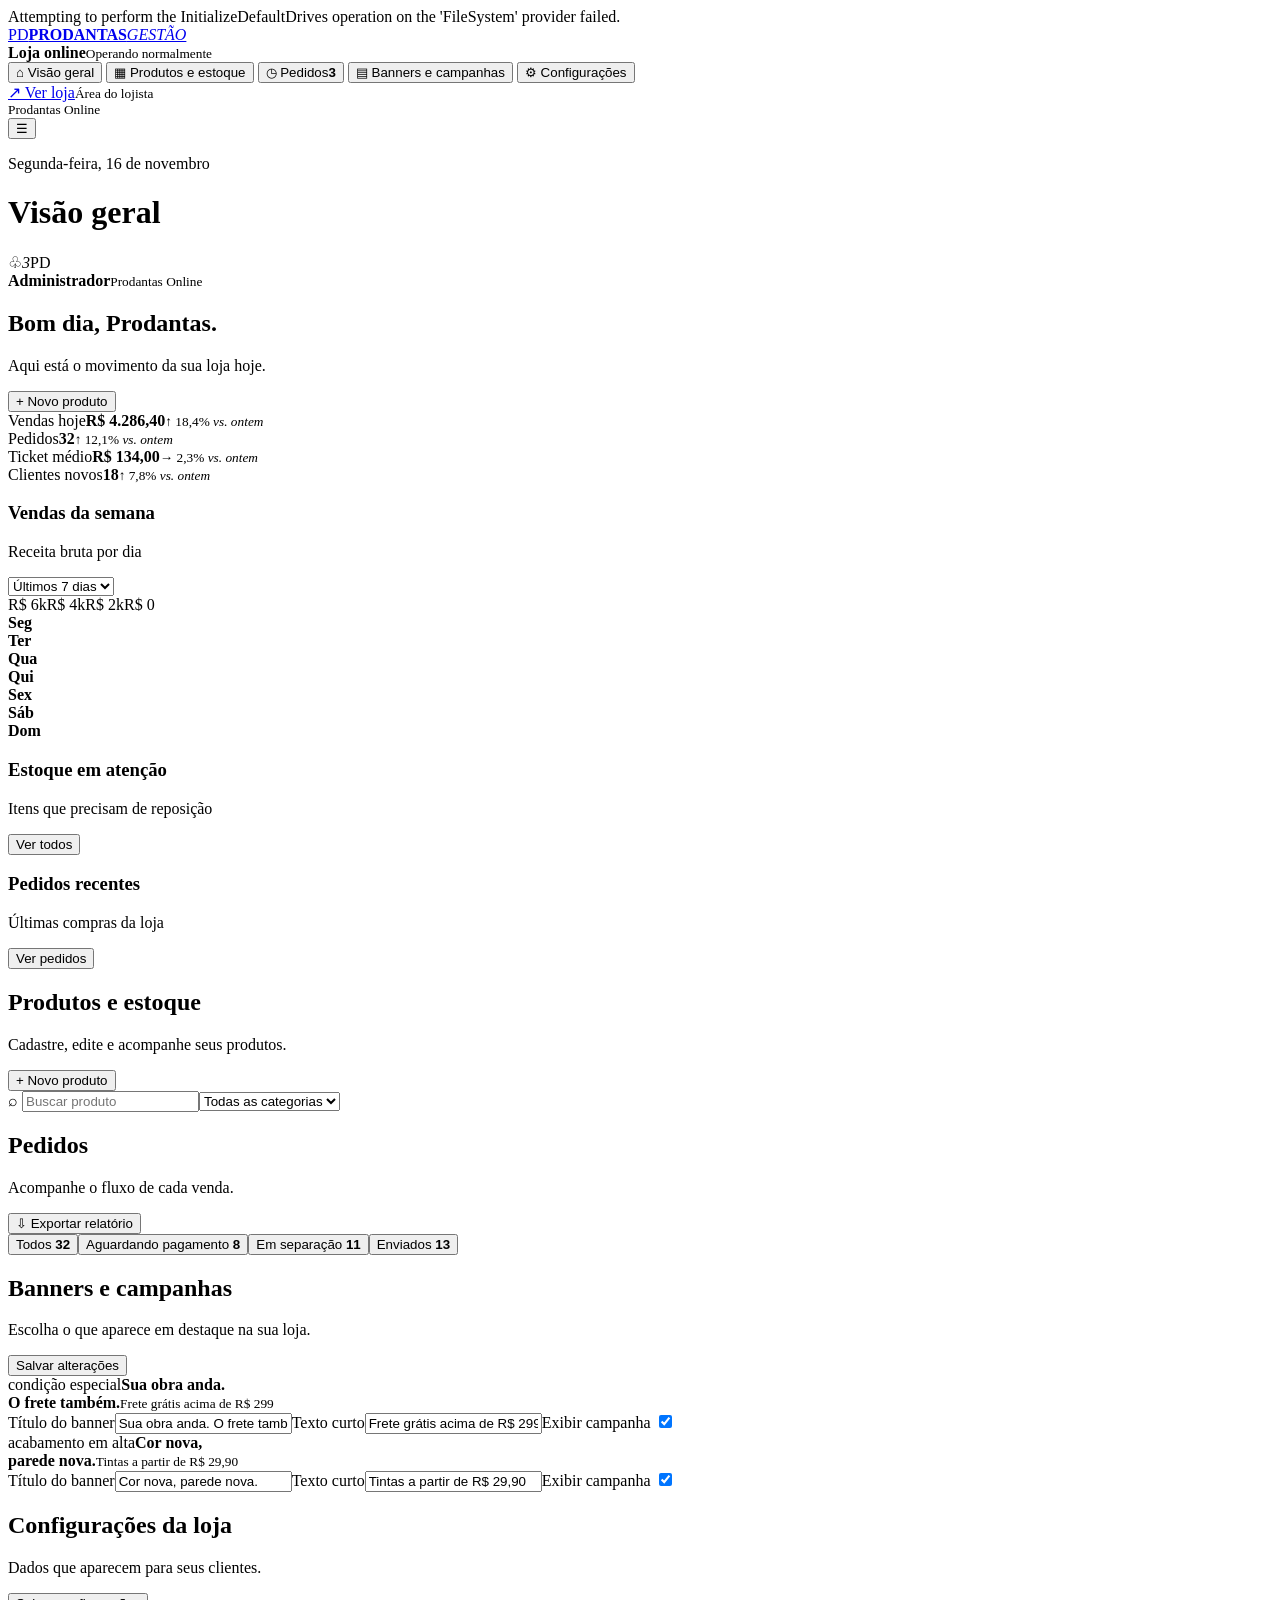
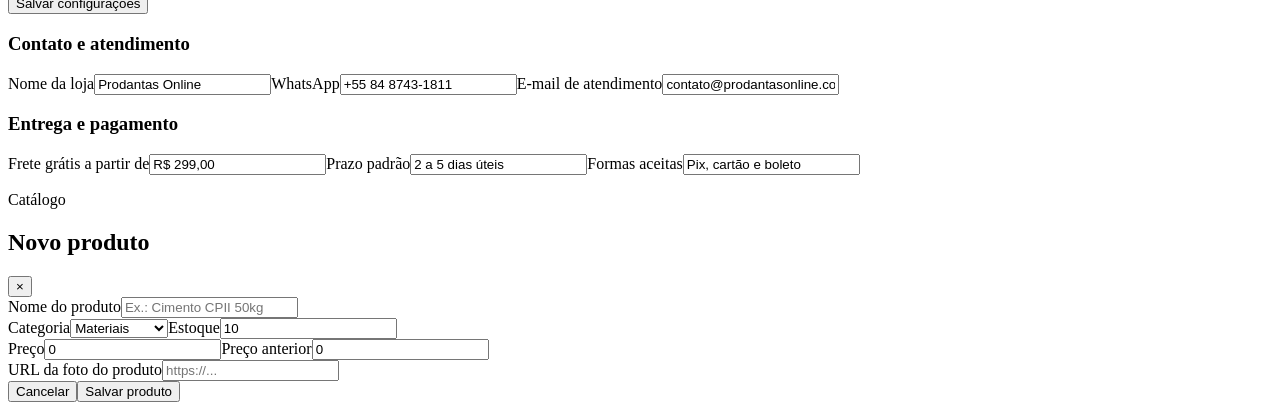
==== admin.html @ b31c6a8e "feat: publish store management panel" ====
Attempting to perform the InitializeDefaultDrives operation on the 'FileSystem' provider failed.
<!doctype html>
<html lang="pt-BR">
  <head>
    <meta charset="UTF-8" />
    <meta name="viewport" content="width=device-width, initial-scale=1.0" />
    <meta name="description" content="Painel de gestão da loja Prodantas Online." />
    <title>Gestão da loja | Prodantas Online</title>
    <link rel="preconnect" href="https://fonts.googleapis.com" />
    <link rel="preconnect" href="https://fonts.gstatic.com" crossorigin />
    <link href="https://fonts.googleapis.com/css2?family=Barlow+Condensed:wght@500;600;700;800&family=DM+Sans:wght@400;500;600;700&display=swap" rel="stylesheet" />
    <link rel="stylesheet" href="admin.css" />
  </head>
  <body>
    <div class="admin-shell">
      <aside class="admin-sidebar" id="adminSidebar">
        <a class="admin-brand" href="index.html"><span class="brand-mark">PD</span><span><strong>PRODANTAS</strong><em>GESTÃO</em></span></a>
        <div class="store-status"><span></span><div><strong>Loja online</strong><small>Operando normalmente</small></div></div>
        <nav class="admin-nav" aria-label="Navegação do painel">
          <button class="active" data-section="overview">⌂ <span>Visão geral</span></button>
          <button data-section="products">▦ <span>Produtos e estoque</span></button>
          <button data-section="orders">◷ <span>Pedidos</span><b>3</b></button>
          <button data-section="campaigns">▤ <span>Banners e campanhas</span></button>
          <button data-section="settings">⚙ <span>Configurações</span></button>
        </nav>
        <div class="sidebar-bottom"><a href="index.html">↗ Ver loja</a><small>Área do lojista<br />Prodantas Online</small></div>
      </aside>
      <main class="admin-main">
        <header class="admin-topbar"><button class="menu-toggle" id="menuToggle" aria-label="Abrir menu">☰</button><div><p class="admin-kicker">Segunda-feira, 16 de novembro</p><h1 id="pageTitle">Visão geral</h1></div><div class="admin-user"><span class="notification">♧<i>3</i></span><span class="user-avatar">PD</span><div><strong>Administrador</strong><small>Prodantas Online</small></div></div></header>

        <section class="admin-section active" id="section-overview">
          <div class="welcome-row"><div><h2>Bom dia, Prodantas.</h2><p>Aqui está o movimento da sua loja hoje.</p></div><button class="admin-button primary" data-open-product>+ Novo produto</button></div>
          <div class="metric-grid"><article class="metric-card"><span>Vendas hoje</span><strong>R$ 4.286,40</strong><small class="positive">↑ 18,4% <em>vs. ontem</em></small><div class="metric-spark red"><i></i><i></i><i></i><i></i><i></i><i></i><i></i><i></i></div></article><article class="metric-card"><span>Pedidos</span><strong>32</strong><small class="positive">↑ 12,1% <em>vs. ontem</em></small><div class="metric-spark blue"><i></i><i></i><i></i><i></i><i></i><i></i><i></i><i></i></div></article><article class="metric-card"><span>Ticket médio</span><strong>R$ 134,00</strong><small class="neutral">→ 2,3% <em>vs. ontem</em></small><div class="metric-spark yellow"><i></i><i></i><i></i><i></i><i></i><i></i><i></i><i></i></div></article><article class="metric-card"><span>Clientes novos</span><strong>18</strong><small class="positive">↑ 7,8% <em>vs. ontem</em></small><div class="metric-spark green"><i></i><i></i><i></i><i></i><i></i><i></i><i></i><i></i></div></article></div>
          <div class="dashboard-grid"><article class="panel sales-panel"><div class="panel-heading"><div><h3>Vendas da semana</h3><p>Receita bruta por dia</p></div><select aria-label="Período do gráfico"><option>Últimos 7 dias</option><option>Este mês</option></select></div><div class="chart"><div class="chart-y"><span>R$ 6k</span><span>R$ 4k</span><span>R$ 2k</span><span>R$ 0</span></div><div class="chart-lines"><i></i><i></i><i></i><i></i></div><div class="chart-bars"><div style="--h:42%"><b>Seg</b></div><div style="--h:66%"><b>Ter</b></div><div style="--h:54%"><b>Qua</b></div><div style="--h:79%"><b>Qui</b></div><div style="--h:62%"><b>Sex</b></div><div style="--h:88%"><b>Sáb</b></div><div style="--h:51%"><b>Dom</b></div></div></div></article><article class="panel stock-panel"><div class="panel-heading"><div><h3>Estoque em atenção</h3><p>Itens que precisam de reposição</p></div><button class="link-button" data-section-target="products">Ver todos</button></div><div id="stockList"></div></article></div>
          <article class="panel recent-panel"><div class="panel-heading"><div><h3>Pedidos recentes</h3><p>Últimas compras da loja</p></div><button class="link-button" data-section-target="orders">Ver pedidos</button></div><div class="orders-table" id="recentOrders"></div></article>
        </section>

        <section class="admin-section" id="section-products"><div class="section-toolbar"><div><h2>Produtos e estoque</h2><p>Cadastre, edite e acompanhe seus produtos.</p></div><button class="admin-button primary" data-open-product>+ Novo produto</button></div><div class="product-tools"><label>⌕ <input id="adminProductSearch" type="search" placeholder="Buscar produto" /></label><select id="adminCategoryFilter"><option value="all">Todas as categorias</option><option>Materiais</option><option>Ferramentas</option><option>Elétrica</option><option>Hidráulica</option><option>Tintas</option></select><span id="productCount"></span></div><div class="admin-product-table" id="adminProductTable"></div></section>

        <section class="admin-section" id="section-orders"><div class="section-toolbar"><div><h2>Pedidos</h2><p>Acompanhe o fluxo de cada venda.</p></div><button class="admin-button secondary">⇩ Exportar relatório</button></div><div class="order-filter-row"><button class="selected">Todos <b>32</b></button><button>Aguardando pagamento <b>8</b></button><button>Em separação <b>11</b></button><button>Enviados <b>13</b></button></div><div class="orders-table full" id="allOrders"></div></section>

        <section class="admin-section" id="section-campaigns"><div class="section-toolbar"><div><h2>Banners e campanhas</h2><p>Escolha o que aparece em destaque na sua loja.</p></div><button class="admin-button primary" id="saveCampaigns">Salvar alterações</button></div><div class="campaign-grid"><article class="campaign-editor campaign-red"><div class="campaign-preview"><span>condição especial</span><strong>Sua obra anda.<br />O frete também.</strong><small>Frete grátis acima de R$ 299</small></div><div class="campaign-fields"><label>Título do banner<input value="Sua obra anda. O frete também." /></label><label>Texto curto<input value="Frete grátis acima de R$ 299" /></label><label class="switch-row">Exibir campanha <input type="checkbox" checked /><i></i></label></div></article><article class="campaign-editor campaign-yellow"><div class="campaign-preview"><span>acabamento em alta</span><strong>Cor nova,<br />parede nova.</strong><small>Tintas a partir de R$ 29,90</small></div><div class="campaign-fields"><label>Título do banner<input value="Cor nova, parede nova." /></label><label>Texto curto<input value="Tintas a partir de R$ 29,90" /></label><label class="switch-row">Exibir campanha <input type="checkbox" checked /><i></i></label></div></article></div></section>

        <section class="admin-section" id="section-settings"><div class="section-toolbar"><div><h2>Configurações da loja</h2><p>Dados que aparecem para seus clientes.</p></div><button class="admin-button primary" id="saveSettings">Salvar configurações</button></div><div class="settings-grid"><article class="panel settings-card"><h3>Contato e atendimento</h3><label>Nome da loja<input value="Prodantas Online" /></label><label>WhatsApp<input value="+55 84 8743-1811" /></label><label>E-mail de atendimento<input value="contato@prodantasonline.com" /></label></article><article class="panel settings-card"><h3>Entrega e pagamento</h3><label>Frete grátis a partir de<input value="R$ 299,00" /></label><label>Prazo padrão<input value="2 a 5 dias úteis" /></label><label>Formas aceitas<input value="Pix, cartão e boleto" /></label></article></div></section>
      </main>
    </div>
    <div class="modal-backdrop" id="productModal"><form class="product-modal" id="productForm"><div class="modal-heading"><div><p class="admin-kicker">Catálogo</p><h2>Novo produto</h2></div><button type="button" class="modal-close" data-close-modal>×</button></div><input type="hidden" id="productId" /><label>Nome do produto<input id="productName" required placeholder="Ex.: Cimento CPII 50kg" /></label><div class="form-row"><label>Categoria<select id="productCategory"><option>Materiais</option><option>Ferramentas</option><option>Elétrica</option><option>Hidráulica</option><option>Tintas</option></select></label><label>Estoque<input id="productStock" type="number" min="0" value="10" /></label></div><div class="form-row"><label>Preço<input id="productPrice" type="number" min="0" step="0.01" value="0" /></label><label>Preço anterior<input id="productOldPrice" type="number" min="0" step="0.01" value="0" /></label></div><label>URL da foto do produto<input id="productPhoto" type="url" placeholder="https://..." /></label><div class="modal-actions"><button type="button" class="admin-button secondary" data-close-modal>Cancelar</button><button class="admin-button primary" type="submit">Salvar produto</button></div></form></div>
    <div class="admin-toast" id="adminToast"></div>
    <script src="admin.js"></script>
  </body>
</html>
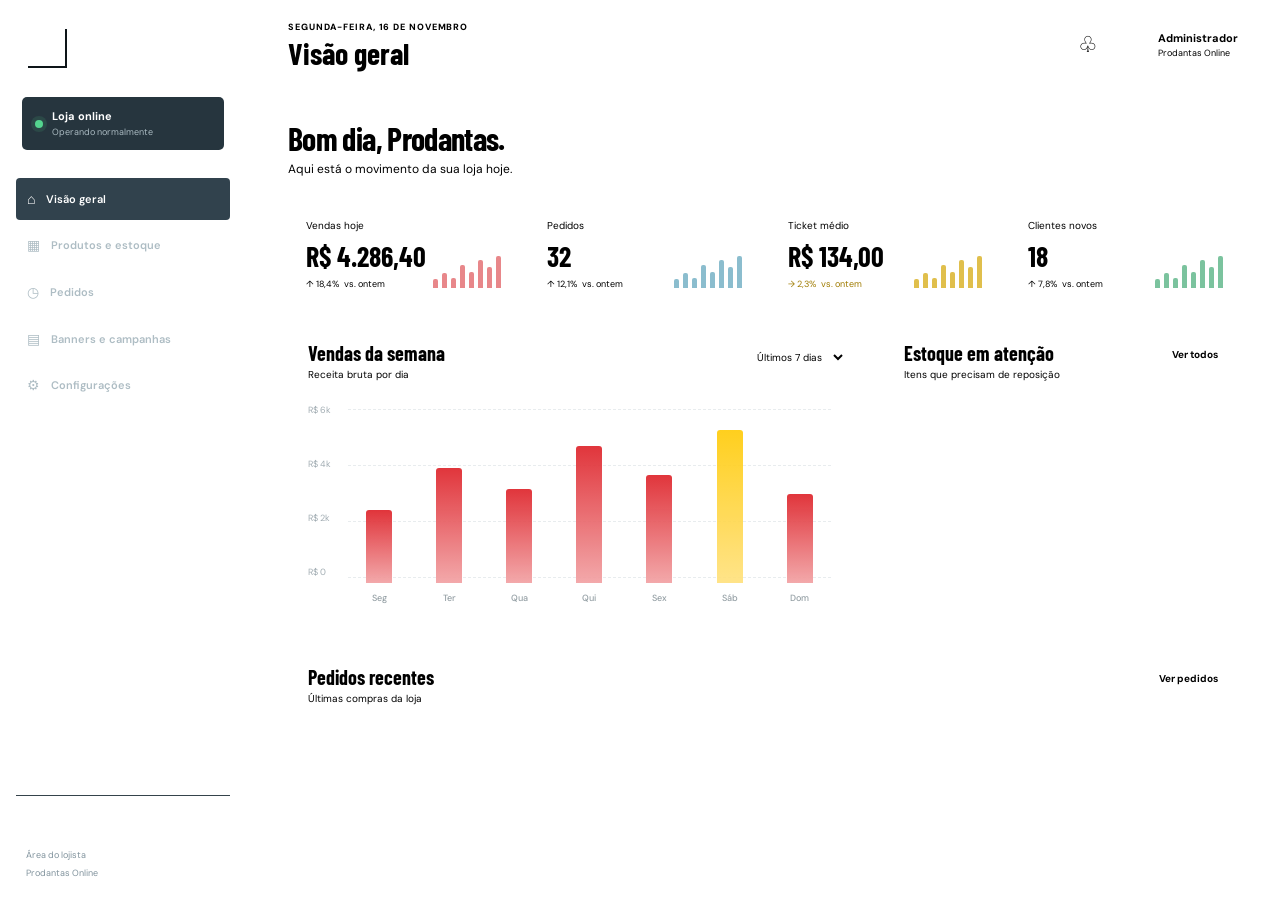
==== commit 11dfb027: "fix: remove publish noise from admin assets" ====
--- a/admin.html
+++ b/admin.html
@@ -1,4 +1,3 @@
-Attempting to perform the InitializeDefaultDrives operation on the 'FileSystem' provider failed.
 <!doctype html>
 <html lang="pt-BR">
   <head>
--- a/admin.css
+++ b/admin.css
@@ -0,0 +1,5 @@
+Attempting to perform the InitializeDefaultDrives operation on the 'FileSystem' provider failed.
+:root{--red:#dd1f26;--yellow:#ffca05;--ink:#1c2731;--muted:#71808a;--line:#e3e8eb;--bg:#f5f7f8;--white:#fff;--blue:#155a7c;--green:#2e9b67;--shadow:0 16px 40px rgba(28,39,49,.08)}*{box-sizing:border-box}body{margin:0;background:var(--bg);color:var(--ink);font-family:'DM Sans',Arial,sans-serif;font-size:13px}button,input,select{font:inherit}button{cursor:pointer}h1,h2,h3,p{margin:0}.admin-shell{min-height:100vh;display:flex}.admin-sidebar{width:246px;flex:none;background:var(--ink);color:#fff;padding:27px 16px 20px;display:flex;flex-direction:column}.admin-brand{display:flex;align-items:center;gap:10px;color:#fff;text-decoration:none;padding:0 10px 31px}.admin-brand .brand-mark{width:39px;height:39px;line-height:30px;font-size:20px;border-width:3px;box-shadow:2px 2px 0 #0e1519}.admin-brand span:last-child{font:700 19px/.82 'Barlow Condensed';letter-spacing:.02em}.admin-brand strong,.admin-brand em{display:block;font-style:normal}.admin-brand em{color:var(--yellow);font-size:13px;letter-spacing:.11em;margin-top:5px}.store-status{display:flex;align-items:center;gap:9px;background:#26353e;border-radius:5px;padding:12px 13px;margin:0 6px 28px}.store-status>span{width:8px;height:8px;border-radius:50%;background:#54d58f;box-shadow:0 0 0 4px rgba(84,213,143,.12)}.store-status strong,.store-status small{display:block}.store-status strong{font-size:11px}.store-status small{font-size:9px;color:#aabac1;margin-top:3px}.admin-nav{display:grid;gap:4px}.admin-nav button{border:0;background:transparent;color:#aebdc4;text-align:left;padding:12px 11px;border-radius:4px;display:flex;align-items:center;gap:11px;font-size:14px}.admin-nav button span{font-size:11px;font-weight:600}.admin-nav button:hover,.admin-nav button.active{background:#31424d;color:#fff}.admin-nav button.active{box-shadow:inset 3px 0 var(--yellow)}.admin-nav b{margin-left:auto;min-width:20px;height:20px;border-radius:12px;background:var(--red);color:#fff;text-align:center;padding-top:2px;font-size:10px}.sidebar-bottom{margin-top:auto;padding:20px 10px 0;border-top:1px solid #35434b}.sidebar-bottom a{display:block;color:#fff;font-size:12px;font-weight:700;text-decoration:none;margin-bottom:13px}.sidebar-bottom small{font-size:9px;color:#81939d;line-height:1.5}.admin-main{flex:1;min-width:0;padding:0 42px 60px}.admin-topbar{height:89px;display:flex;align-items:center;justify-content:space-between;border-bottom:1px solid var(--line);margin-bottom:33px}.admin-kicker{text-transform:uppercase;letter-spacing:.1em;color:var(--red);font-size:9px;font-weight:800;margin-bottom:5px}.admin-topbar h1{font:700 30px/1 'Barlow Condensed'}.admin-user{display:flex;align-items:center;gap:10px}.notification{color:var(--muted);font-size:22px;position:relative;margin-right:6px}.notification i{position:absolute;right:-6px;top:-4px;background:var(--red);color:#fff;border-radius:50%;width:13px;height:13px;text-align:center;font:700 8px/13px 'DM Sans';font-style:normal}.user-avatar{display:grid;place-content:center;width:34px;height:34px;border-radius:50%;background:var(--red);color:#fff;font:800 11px 'Barlow Condensed'}.admin-user strong,.admin-user small{display:block}.admin-user strong{font-size:11px}.admin-user small{color:var(--muted);font-size:9px;margin-top:2px}.menu-toggle{display:none}.admin-section{display:none;max-width:1200px;margin:0 auto}.admin-section.active{display:block}.welcome-row,.section-toolbar{display:flex;align-items:end;justify-content:space-between;gap:20px;margin-bottom:24px}.welcome-row h2,.section-toolbar h2{font:700 32px/1 'Barlow Condensed';letter-spacing:-.02em}.welcome-row p,.section-toolbar p{color:var(--muted);font-size:12px;margin-top:7px}.admin-button{border:1px solid var(--line);border-radius:4px;padding:11px 15px;font-weight:700;font-size:11px;background:#fff;color:var(--ink)}.admin-button.primary{background:var(--red);border-color:var(--red);color:#fff}.admin-button.secondary:hover,.admin-button.primary:hover{transform:translateY(-1px);box-shadow:0 6px 15px rgba(28,39,49,.1)}.metric-grid{display:grid;grid-template-columns:repeat(4,1fr);gap:13px;margin-bottom:18px}.metric-card,.panel{background:#fff;border:1px solid var(--line);border-radius:5px}.metric-card{padding:18px 18px 15px;position:relative;overflow:hidden}.metric-card>span{font-size:10px;color:var(--muted);display:block}.metric-card>strong{display:block;font:700 28px/1 'Barlow Condensed';margin-top:10px}.metric-card small{display:block;font-size:9px;margin-top:8px}.metric-card small em{color:var(--muted);font-style:normal;margin-left:3px}.positive{color:var(--green)}.neutral{color:#9f7b00}.metric-spark{display:flex;align-items:end;gap:4px;height:35px;position:absolute;right:15px;bottom:17px}.metric-spark i{display:block;width:5px;border-radius:2px 2px 0 0;background:currentColor;height:var(--bar,50%)}.metric-spark i:nth-child(1){height:25%}.metric-spark i:nth-child(2){height:42%}.metric-spark i:nth-child(3){height:30%}.metric-spark i:nth-child(4){height:66%}.metric-spark i:nth-child(5){height:47%}.metric-spark i:nth-child(6){height:80%}.metric-spark i:nth-child(7){height:60%}.metric-spark i:nth-child(8){height:92%}.metric-spark.red{color:#e8878a}.metric-spark.blue{color:#8bbdce}.metric-spark.yellow{color:#e0bf4c}.metric-spark.green{color:#7bc39e}.dashboard-grid{display:grid;grid-template-columns:1.55fr .95fr;gap:18px;margin-bottom:18px}.panel{padding:20px}.panel-heading{display:flex;align-items:start;justify-content:space-between;gap:14px;margin-bottom:18px}.panel-heading h3{font:700 20px/1 'Barlow Condensed'}.panel-heading p{font-size:10px;color:var(--muted);margin-top:5px}.panel-heading select{border:1px solid var(--line);background:#fff;color:var(--muted);padding:7px 8px;font-size:10px;border-radius:3px}.link-button{border:0;background:none;color:var(--red);font-size:10px;font-weight:700;padding:5px 0}.chart{height:210px;display:flex;position:relative;padding:10px 15px 26px 40px}.chart-y{position:absolute;left:0;top:5px;bottom:31px;display:flex;flex-direction:column;justify-content:space-between;color:#a2adb3;font-size:9px}.chart-lines{position:absolute;inset:10px 15px 31px 40px;display:flex;flex-direction:column;justify-content:space-between}.chart-lines i{display:block;border-top:1px dashed #e8ecee}.chart-bars{position:relative;z-index:1;display:flex;align-items:end;justify-content:space-around;width:100%;height:100%;gap:8px}.chart-bars div{width:26px;height:var(--h);background:linear-gradient(#dd1f26,#f2a0a2);border-radius:3px 3px 0 0;position:relative;opacity:.9}.chart-bars div:nth-child(6){background:linear-gradient(#ffca05,#ffe17d)}.chart-bars b{position:absolute;top:calc(100% + 9px);left:50%;transform:translateX(-50%);font-size:9px;color:#89959b;font-weight:500}.stock-item{display:flex;align-items:center;gap:10px;border-top:1px solid var(--line);padding:13px 0}.stock-item:first-child{border-top:0;padding-top:2px}.stock-thumb{width:38px;height:38px;border-radius:4px;object-fit:cover;background:#edf1f2}.stock-item strong,.stock-item small{display:block}.stock-item strong{font-size:10px}.stock-item small{color:var(--muted);font-size:9px;margin-top:3px}.stock-level{margin-left:auto;text-align:right}.stock-level b{display:block;color:var(--red);font-size:10px}.stock-level small{font-size:8px}.orders-table{width:100%}.order-row{display:grid;grid-template-columns:1.1fr 1.3fr .8fr .8fr .8fr;align-items:center;gap:14px;border-top:1px solid var(--line);padding:13px 0;font-size:10px}.order-row.header{border-top:0;color:#8b989f;text-transform:uppercase;letter-spacing:.08em;font-size:8px;padding-top:0}.order-row strong{font-size:10px}.order-row small{display:block;color:var(--muted);font-size:9px;margin-top:3px}.order-status{display:inline-flex;align-items:center;gap:5px;font-size:9px}.order-status:before{content:'';width:6px;height:6px;border-radius:50%;background:#f0ad1a}.order-status.sent:before{background:var(--green)}.order-status.packing:before{background:#4185b0}.order-status.paid:before{background:#9a76c8}.order-status button{border:0;background:none;color:var(--red);font-size:9px;font-weight:700}.product-tools{display:flex;align-items:center;gap:10px;background:#fff;border:1px solid var(--line);border-radius:5px;padding:12px;margin-bottom:12px}.product-tools label{border:1px solid var(--line);border-radius:3px;display:flex;align-items:center;gap:6px;padding:8px 10px;flex:1;color:var(--muted)}.product-tools input{border:0;outline:0;width:100%;font-size:11px}.product-tools select{border:1px solid var(--line);padding:8px 10px;border-radius:3px;background:#fff;color:var(--muted);font-size:10px}.product-tools span{color:var(--muted);font-size:10px}.admin-product-table{background:#fff;border:1px solid var(--line);border-radius:5px;padding:0 18px}.admin-product-row{display:grid;grid-template-columns:2.2fr 1fr .8fr .8fr .7fr;align-items:center;gap:14px;border-top:1px solid var(--line);padding:12px 0;font-size:10px}.admin-product-row:first-child{border-top:0}.product-cell{display:flex;align-items:center;gap:10px}.product-cell img{width:44px;height:44px;border-radius:4px;object-fit:cover;background:#edf1f2}.product-cell strong,.product-cell small{display:block}.product-cell strong{font-size:10px}.product-cell small{font-size:8px;color:var(--muted);margin-top:3px}.stock-chip{font-size:9px}.stock-chip.low{color:var(--red);font-weight:700}.row-actions{display:flex;justify-content:end;gap:5px}.row-actions button{border:1px solid var(--line);background:#fff;border-radius:3px;padding:6px 8px;font-size:10px}.row-actions button:hover{border-color:var(--red);color:var(--red)}.order-filter-row{display:flex;gap:7px;margin-bottom:13px;overflow:auto}.order-filter-row button{border:1px solid var(--line);background:#fff;color:var(--muted);border-radius:3px;padding:9px 12px;white-space:nowrap;font-size:10px}.order-filter-row button.selected{color:var(--red);border-color:#f2b0b2;background:#fff5f5}.order-filter-row b{font-size:9px;margin-left:5px}.campaign-grid,.settings-grid{display:grid;grid-template-columns:repeat(2,1fr);gap:18px}.campaign-editor{background:#fff;border:1px solid var(--line);border-radius:5px;overflow:hidden}.campaign-preview{min-height:180px;padding:26px;background:#dc2026;color:#fff;position:relative;overflow:hidden}.campaign-yellow .campaign-preview{background:#ffd86a;color:#6b5200}.campaign-preview:after{content:'🚚';position:absolute;right:26px;bottom:-9px;font-size:75px;transform:scaleX(-1)}.campaign-preview span{display:block;text-transform:uppercase;font-size:9px;letter-spacing:.1em;font-weight:800;color:var(--yellow);margin-bottom:12px}.campaign-yellow .campaign-preview span{color:#9a7000}.campaign-preview strong{font:700 34px/.88 'Barlow Condensed';display:block}.campaign-preview small{display:block;margin-top:13px;font-size:10px}.campaign-fields{padding:18px;display:grid;gap:12px}.campaign-fields label,.settings-card label,.product-modal label{display:grid;gap:6px;font-size:10px;font-weight:700}.campaign-fields input,.settings-card input,.product-modal input,.product-modal select{border:1px solid var(--line);border-radius:3px;padding:9px;outline:0;font-size:11px;font-weight:400}.switch-row{display:flex!important;align-items:center;grid-template-columns:1fr auto;position:relative}.switch-row input{display:none}.switch-row i{width:32px;height:18px;background:#d8dfe2;border-radius:10px;position:relative}.switch-row i:after{content:'';position:absolute;left:3px;top:3px;width:12px;height:12px;border-radius:50%;background:#fff;transition:.2s}.switch-row input:checked+i{background:var(--green)}.switch-row input:checked+i:after{left:17px}.settings-card{display:grid;gap:15px}.settings-card h3{font:700 20px 'Barlow Condensed';margin-bottom:2px}.modal-backdrop{position:fixed;inset:0;background:rgba(18,27,33,.55);z-index:20;display:none;align-items:center;justify-content:center;padding:20px}.modal-backdrop.open{display:flex}.product-modal{background:#fff;border-radius:6px;width:min(520px,100%);padding:25px;box-shadow:0 25px 80px rgba(18,27,33,.25);display:grid;gap:15px}.modal-heading{display:flex;justify-content:space-between;align-items:start;margin-bottom:4px}.modal-heading h2{font:700 30px 'Barlow Condensed'}.modal-close{border:0;background:none;font-size:25px;color:var(--muted)}.form-row{display:grid;grid-template-columns:1fr 1fr;gap:12px}.modal-actions{display:flex;justify-content:end;gap:8px;border-top:1px solid var(--line);padding-top:17px;margin-top:3px}.admin-toast{position:fixed;bottom:22px;right:22px;background:var(--ink);color:#fff;padding:12px 16px;border-radius:4px;font-size:11px;opacity:0;transform:translateY(10px);transition:.2s;z-index:30}.admin-toast.show{opacity:1;transform:translateY(0)}.seller-link{color:var(--yellow)!important;font-weight:700!important;margin:8px 0!important;display:block!important}
+@media(max-width:900px){.admin-sidebar{width:205px}.admin-main{padding:0 22px 45px}.metric-grid{grid-template-columns:repeat(2,1fr)}.dashboard-grid{grid-template-columns:1fr}.campaign-grid,.settings-grid{grid-template-columns:1fr}}
+@media(max-width:620px){.admin-sidebar{position:fixed;left:0;top:0;bottom:0;z-index:15;transform:translateX(-100%);transition:.25s;width:246px}.admin-sidebar.open{transform:translateX(0)}.admin-main{padding:0 15px 35px}.admin-topbar{height:75px;margin-bottom:24px}.menu-toggle{display:block;border:0;background:none;font-size:21px;color:var(--ink);margin-right:12px}.admin-topbar>div:nth-child(2){margin-right:auto}.admin-topbar h1{font-size:25px}.admin-kicker{font-size:8px}.admin-user>div{display:none}.notification{font-size:20px}.welcome-row,.section-toolbar{align-items:start;flex-direction:column}.welcome-row h2,.section-toolbar h2{font-size:28px}.metric-card{padding:14px}.metric-card>strong{font-size:25px}.metric-spark{display:none}.product-tools{flex-wrap:wrap}.product-tools label{flex-basis:100%}.admin-product-table{padding:0 10px;overflow:auto}.admin-product-row{min-width:630px}.order-row{min-width:620px}.orders-table{overflow:auto}.campaign-grid{gap:12px}.campaign-preview{min-height:150px}.campaign-preview strong{font-size:30px}.form-row{grid-template-columns:1fr}}
+
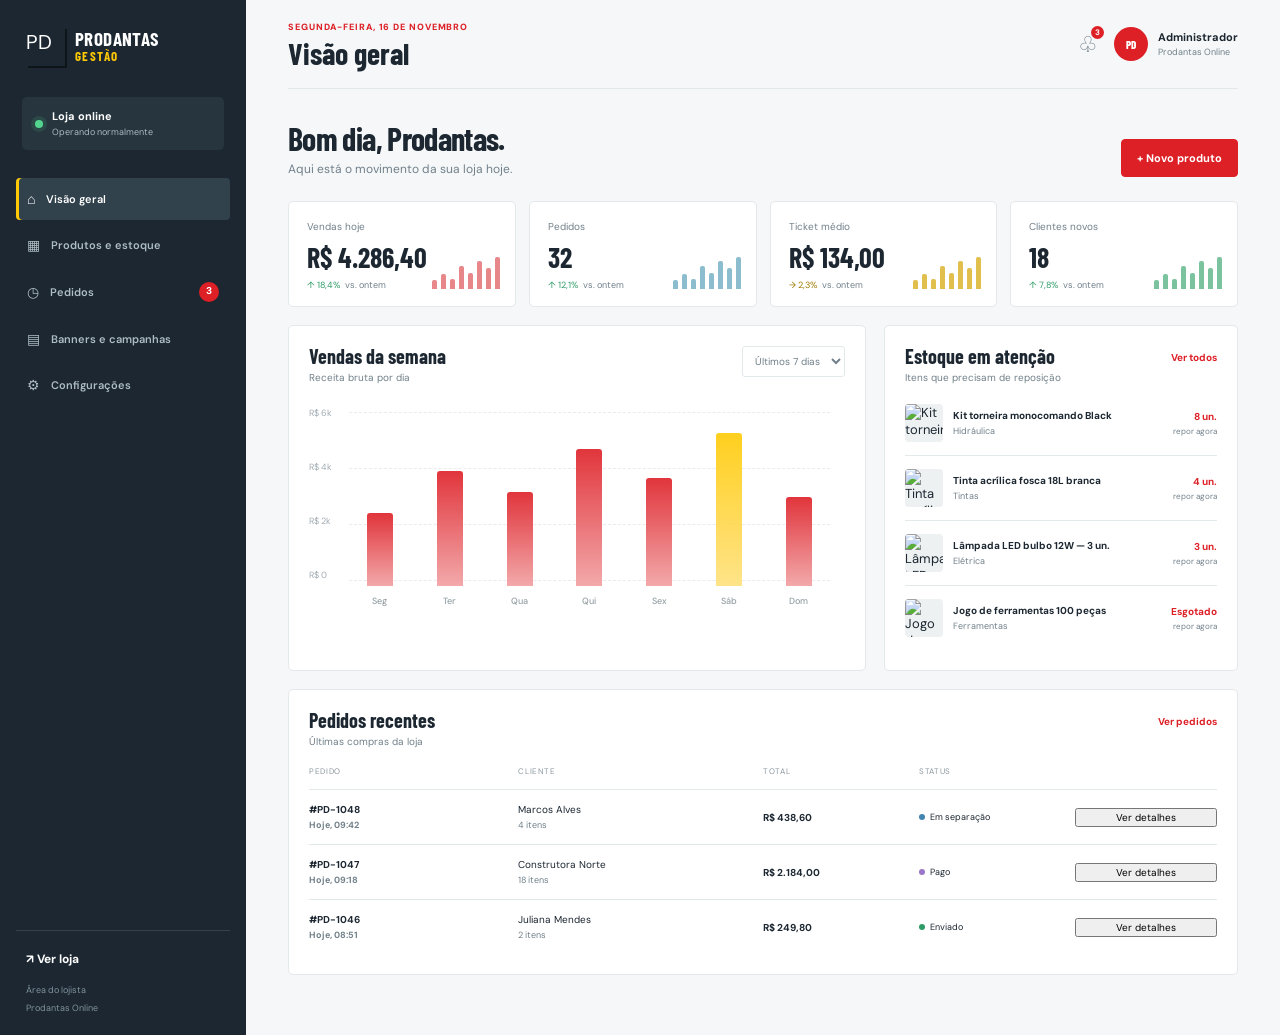
==== commit b691808d: "fix: refresh admin script cache" ====
--- a/admin.html
+++ b/admin.html
@@ -45,7 +45,7 @@
     </div>
     <div class="modal-backdrop" id="productModal"><form class="product-modal" id="productForm"><div class="modal-heading"><div><p class="admin-kicker">Catálogo</p><h2>Novo produto</h2></div><button type="button" class="modal-close" data-close-modal>×</button></div><input type="hidden" id="productId" /><label>Nome do produto<input id="productName" required placeholder="Ex.: Cimento CPII 50kg" /></label><div class="form-row"><label>Categoria<select id="productCategory"><option>Materiais</option><option>Ferramentas</option><option>Elétrica</option><option>Hidráulica</option><option>Tintas</option></select></label><label>Estoque<input id="productStock" type="number" min="0" value="10" /></label></div><div class="form-row"><label>Preço<input id="productPrice" type="number" min="0" step="0.01" value="0" /></label><label>Preço anterior<input id="productOldPrice" type="number" min="0" step="0.01" value="0" /></label></div><label>URL da foto do produto<input id="productPhoto" type="url" placeholder="https://..." /></label><div class="modal-actions"><button type="button" class="admin-button secondary" data-close-modal>Cancelar</button><button class="admin-button primary" type="submit">Salvar produto</button></div></form></div>
     <div class="admin-toast" id="adminToast"></div>
-    <script src="admin.js"></script>
+    <script src="admin.js?v=20261116"></script>
   </body>
 </html>
 
--- a/admin.css
+++ b/admin.css
@@ -1,4 +1,3 @@
-Attempting to perform the InitializeDefaultDrives operation on the 'FileSystem' provider failed.
 :root{--red:#dd1f26;--yellow:#ffca05;--ink:#1c2731;--muted:#71808a;--line:#e3e8eb;--bg:#f5f7f8;--white:#fff;--blue:#155a7c;--green:#2e9b67;--shadow:0 16px 40px rgba(28,39,49,.08)}*{box-sizing:border-box}body{margin:0;background:var(--bg);color:var(--ink);font-family:'DM Sans',Arial,sans-serif;font-size:13px}button,input,select{font:inherit}button{cursor:pointer}h1,h2,h3,p{margin:0}.admin-shell{min-height:100vh;display:flex}.admin-sidebar{width:246px;flex:none;background:var(--ink);color:#fff;padding:27px 16px 20px;display:flex;flex-direction:column}.admin-brand{display:flex;align-items:center;gap:10px;color:#fff;text-decoration:none;padding:0 10px 31px}.admin-brand .brand-mark{width:39px;height:39px;line-height:30px;font-size:20px;border-width:3px;box-shadow:2px 2px 0 #0e1519}.admin-brand span:last-child{font:700 19px/.82 'Barlow Condensed';letter-spacing:.02em}.admin-brand strong,.admin-brand em{display:block;font-style:normal}.admin-brand em{color:var(--yellow);font-size:13px;letter-spacing:.11em;margin-top:5px}.store-status{display:flex;align-items:center;gap:9px;background:#26353e;border-radius:5px;padding:12px 13px;margin:0 6px 28px}.store-status>span{width:8px;height:8px;border-radius:50%;background:#54d58f;box-shadow:0 0 0 4px rgba(84,213,143,.12)}.store-status strong,.store-status small{display:block}.store-status strong{font-size:11px}.store-status small{font-size:9px;color:#aabac1;margin-top:3px}.admin-nav{display:grid;gap:4px}.admin-nav button{border:0;background:transparent;color:#aebdc4;text-align:left;padding:12px 11px;border-radius:4px;display:flex;align-items:center;gap:11px;font-size:14px}.admin-nav button span{font-size:11px;font-weight:600}.admin-nav button:hover,.admin-nav button.active{background:#31424d;color:#fff}.admin-nav button.active{box-shadow:inset 3px 0 var(--yellow)}.admin-nav b{margin-left:auto;min-width:20px;height:20px;border-radius:12px;background:var(--red);color:#fff;text-align:center;padding-top:2px;font-size:10px}.sidebar-bottom{margin-top:auto;padding:20px 10px 0;border-top:1px solid #35434b}.sidebar-bottom a{display:block;color:#fff;font-size:12px;font-weight:700;text-decoration:none;margin-bottom:13px}.sidebar-bottom small{font-size:9px;color:#81939d;line-height:1.5}.admin-main{flex:1;min-width:0;padding:0 42px 60px}.admin-topbar{height:89px;display:flex;align-items:center;justify-content:space-between;border-bottom:1px solid var(--line);margin-bottom:33px}.admin-kicker{text-transform:uppercase;letter-spacing:.1em;color:var(--red);font-size:9px;font-weight:800;margin-bottom:5px}.admin-topbar h1{font:700 30px/1 'Barlow Condensed'}.admin-user{display:flex;align-items:center;gap:10px}.notification{color:var(--muted);font-size:22px;position:relative;margin-right:6px}.notification i{position:absolute;right:-6px;top:-4px;background:var(--red);color:#fff;border-radius:50%;width:13px;height:13px;text-align:center;font:700 8px/13px 'DM Sans';font-style:normal}.user-avatar{display:grid;place-content:center;width:34px;height:34px;border-radius:50%;background:var(--red);color:#fff;font:800 11px 'Barlow Condensed'}.admin-user strong,.admin-user small{display:block}.admin-user strong{font-size:11px}.admin-user small{color:var(--muted);font-size:9px;margin-top:2px}.menu-toggle{display:none}.admin-section{display:none;max-width:1200px;margin:0 auto}.admin-section.active{display:block}.welcome-row,.section-toolbar{display:flex;align-items:end;justify-content:space-between;gap:20px;margin-bottom:24px}.welcome-row h2,.section-toolbar h2{font:700 32px/1 'Barlow Condensed';letter-spacing:-.02em}.welcome-row p,.section-toolbar p{color:var(--muted);font-size:12px;margin-top:7px}.admin-button{border:1px solid var(--line);border-radius:4px;padding:11px 15px;font-weight:700;font-size:11px;background:#fff;color:var(--ink)}.admin-button.primary{background:var(--red);border-color:var(--red);color:#fff}.admin-button.secondary:hover,.admin-button.primary:hover{transform:translateY(-1px);box-shadow:0 6px 15px rgba(28,39,49,.1)}.metric-grid{display:grid;grid-template-columns:repeat(4,1fr);gap:13px;margin-bottom:18px}.metric-card,.panel{background:#fff;border:1px solid var(--line);border-radius:5px}.metric-card{padding:18px 18px 15px;position:relative;overflow:hidden}.metric-card>span{font-size:10px;color:var(--muted);display:block}.metric-card>strong{display:block;font:700 28px/1 'Barlow Condensed';margin-top:10px}.metric-card small{display:block;font-size:9px;margin-top:8px}.metric-card small em{color:var(--muted);font-style:normal;margin-left:3px}.positive{color:var(--green)}.neutral{color:#9f7b00}.metric-spark{display:flex;align-items:end;gap:4px;height:35px;position:absolute;right:15px;bottom:17px}.metric-spark i{display:block;width:5px;border-radius:2px 2px 0 0;background:currentColor;height:var(--bar,50%)}.metric-spark i:nth-child(1){height:25%}.metric-spark i:nth-child(2){height:42%}.metric-spark i:nth-child(3){height:30%}.metric-spark i:nth-child(4){height:66%}.metric-spark i:nth-child(5){height:47%}.metric-spark i:nth-child(6){height:80%}.metric-spark i:nth-child(7){height:60%}.metric-spark i:nth-child(8){height:92%}.metric-spark.red{color:#e8878a}.metric-spark.blue{color:#8bbdce}.metric-spark.yellow{color:#e0bf4c}.metric-spark.green{color:#7bc39e}.dashboard-grid{display:grid;grid-template-columns:1.55fr .95fr;gap:18px;margin-bottom:18px}.panel{padding:20px}.panel-heading{display:flex;align-items:start;justify-content:space-between;gap:14px;margin-bottom:18px}.panel-heading h3{font:700 20px/1 'Barlow Condensed'}.panel-heading p{font-size:10px;color:var(--muted);margin-top:5px}.panel-heading select{border:1px solid var(--line);background:#fff;color:var(--muted);padding:7px 8px;font-size:10px;border-radius:3px}.link-button{border:0;background:none;color:var(--red);font-size:10px;font-weight:700;padding:5px 0}.chart{height:210px;display:flex;position:relative;padding:10px 15px 26px 40px}.chart-y{position:absolute;left:0;top:5px;bottom:31px;display:flex;flex-direction:column;justify-content:space-between;color:#a2adb3;font-size:9px}.chart-lines{position:absolute;inset:10px 15px 31px 40px;display:flex;flex-direction:column;justify-content:space-between}.chart-lines i{display:block;border-top:1px dashed #e8ecee}.chart-bars{position:relative;z-index:1;display:flex;align-items:end;justify-content:space-around;width:100%;height:100%;gap:8px}.chart-bars div{width:26px;height:var(--h);background:linear-gradient(#dd1f26,#f2a0a2);border-radius:3px 3px 0 0;position:relative;opacity:.9}.chart-bars div:nth-child(6){background:linear-gradient(#ffca05,#ffe17d)}.chart-bars b{position:absolute;top:calc(100% + 9px);left:50%;transform:translateX(-50%);font-size:9px;color:#89959b;font-weight:500}.stock-item{display:flex;align-items:center;gap:10px;border-top:1px solid var(--line);padding:13px 0}.stock-item:first-child{border-top:0;padding-top:2px}.stock-thumb{width:38px;height:38px;border-radius:4px;object-fit:cover;background:#edf1f2}.stock-item strong,.stock-item small{display:block}.stock-item strong{font-size:10px}.stock-item small{color:var(--muted);font-size:9px;margin-top:3px}.stock-level{margin-left:auto;text-align:right}.stock-level b{display:block;color:var(--red);font-size:10px}.stock-level small{font-size:8px}.orders-table{width:100%}.order-row{display:grid;grid-template-columns:1.1fr 1.3fr .8fr .8fr .8fr;align-items:center;gap:14px;border-top:1px solid var(--line);padding:13px 0;font-size:10px}.order-row.header{border-top:0;color:#8b989f;text-transform:uppercase;letter-spacing:.08em;font-size:8px;padding-top:0}.order-row strong{font-size:10px}.order-row small{display:block;color:var(--muted);font-size:9px;margin-top:3px}.order-status{display:inline-flex;align-items:center;gap:5px;font-size:9px}.order-status:before{content:'';width:6px;height:6px;border-radius:50%;background:#f0ad1a}.order-status.sent:before{background:var(--green)}.order-status.packing:before{background:#4185b0}.order-status.paid:before{background:#9a76c8}.order-status button{border:0;background:none;color:var(--red);font-size:9px;font-weight:700}.product-tools{display:flex;align-items:center;gap:10px;background:#fff;border:1px solid var(--line);border-radius:5px;padding:12px;margin-bottom:12px}.product-tools label{border:1px solid var(--line);border-radius:3px;display:flex;align-items:center;gap:6px;padding:8px 10px;flex:1;color:var(--muted)}.product-tools input{border:0;outline:0;width:100%;font-size:11px}.product-tools select{border:1px solid var(--line);padding:8px 10px;border-radius:3px;background:#fff;color:var(--muted);font-size:10px}.product-tools span{color:var(--muted);font-size:10px}.admin-product-table{background:#fff;border:1px solid var(--line);border-radius:5px;padding:0 18px}.admin-product-row{display:grid;grid-template-columns:2.2fr 1fr .8fr .8fr .7fr;align-items:center;gap:14px;border-top:1px solid var(--line);padding:12px 0;font-size:10px}.admin-product-row:first-child{border-top:0}.product-cell{display:flex;align-items:center;gap:10px}.product-cell img{width:44px;height:44px;border-radius:4px;object-fit:cover;background:#edf1f2}.product-cell strong,.product-cell small{display:block}.product-cell strong{font-size:10px}.product-cell small{font-size:8px;color:var(--muted);margin-top:3px}.stock-chip{font-size:9px}.stock-chip.low{color:var(--red);font-weight:700}.row-actions{display:flex;justify-content:end;gap:5px}.row-actions button{border:1px solid var(--line);background:#fff;border-radius:3px;padding:6px 8px;font-size:10px}.row-actions button:hover{border-color:var(--red);color:var(--red)}.order-filter-row{display:flex;gap:7px;margin-bottom:13px;overflow:auto}.order-filter-row button{border:1px solid var(--line);background:#fff;color:var(--muted);border-radius:3px;padding:9px 12px;white-space:nowrap;font-size:10px}.order-filter-row button.selected{color:var(--red);border-color:#f2b0b2;background:#fff5f5}.order-filter-row b{font-size:9px;margin-left:5px}.campaign-grid,.settings-grid{display:grid;grid-template-columns:repeat(2,1fr);gap:18px}.campaign-editor{background:#fff;border:1px solid var(--line);border-radius:5px;overflow:hidden}.campaign-preview{min-height:180px;padding:26px;background:#dc2026;color:#fff;position:relative;overflow:hidden}.campaign-yellow .campaign-preview{background:#ffd86a;color:#6b5200}.campaign-preview:after{content:'🚚';position:absolute;right:26px;bottom:-9px;font-size:75px;transform:scaleX(-1)}.campaign-preview span{display:block;text-transform:uppercase;font-size:9px;letter-spacing:.1em;font-weight:800;color:var(--yellow);margin-bottom:12px}.campaign-yellow .campaign-preview span{color:#9a7000}.campaign-preview strong{font:700 34px/.88 'Barlow Condensed';display:block}.campaign-preview small{display:block;margin-top:13px;font-size:10px}.campaign-fields{padding:18px;display:grid;gap:12px}.campaign-fields label,.settings-card label,.product-modal label{display:grid;gap:6px;font-size:10px;font-weight:700}.campaign-fields input,.settings-card input,.product-modal input,.product-modal select{border:1px solid var(--line);border-radius:3px;padding:9px;outline:0;font-size:11px;font-weight:400}.switch-row{display:flex!important;align-items:center;grid-template-columns:1fr auto;position:relative}.switch-row input{display:none}.switch-row i{width:32px;height:18px;background:#d8dfe2;border-radius:10px;position:relative}.switch-row i:after{content:'';position:absolute;left:3px;top:3px;width:12px;height:12px;border-radius:50%;background:#fff;transition:.2s}.switch-row input:checked+i{background:var(--green)}.switch-row input:checked+i:after{left:17px}.settings-card{display:grid;gap:15px}.settings-card h3{font:700 20px 'Barlow Condensed';margin-bottom:2px}.modal-backdrop{position:fixed;inset:0;background:rgba(18,27,33,.55);z-index:20;display:none;align-items:center;justify-content:center;padding:20px}.modal-backdrop.open{display:flex}.product-modal{background:#fff;border-radius:6px;width:min(520px,100%);padding:25px;box-shadow:0 25px 80px rgba(18,27,33,.25);display:grid;gap:15px}.modal-heading{display:flex;justify-content:space-between;align-items:start;margin-bottom:4px}.modal-heading h2{font:700 30px 'Barlow Condensed'}.modal-close{border:0;background:none;font-size:25px;color:var(--muted)}.form-row{display:grid;grid-template-columns:1fr 1fr;gap:12px}.modal-actions{display:flex;justify-content:end;gap:8px;border-top:1px solid var(--line);padding-top:17px;margin-top:3px}.admin-toast{position:fixed;bottom:22px;right:22px;background:var(--ink);color:#fff;padding:12px 16px;border-radius:4px;font-size:11px;opacity:0;transform:translateY(10px);transition:.2s;z-index:30}.admin-toast.show{opacity:1;transform:translateY(0)}.seller-link{color:var(--yellow)!important;font-weight:700!important;margin:8px 0!important;display:block!important}
 @media(max-width:900px){.admin-sidebar{width:205px}.admin-main{padding:0 22px 45px}.metric-grid{grid-template-columns:repeat(2,1fr)}.dashboard-grid{grid-template-columns:1fr}.campaign-grid,.settings-grid{grid-template-columns:1fr}}
 @media(max-width:620px){.admin-sidebar{position:fixed;left:0;top:0;bottom:0;z-index:15;transform:translateX(-100%);transition:.25s;width:246px}.admin-sidebar.open{transform:translateX(0)}.admin-main{padding:0 15px 35px}.admin-topbar{height:75px;margin-bottom:24px}.menu-toggle{display:block;border:0;background:none;font-size:21px;color:var(--ink);margin-right:12px}.admin-topbar>div:nth-child(2){margin-right:auto}.admin-topbar h1{font-size:25px}.admin-kicker{font-size:8px}.admin-user>div{display:none}.notification{font-size:20px}.welcome-row,.section-toolbar{align-items:start;flex-direction:column}.welcome-row h2,.section-toolbar h2{font-size:28px}.metric-card{padding:14px}.metric-card>strong{font-size:25px}.metric-spark{display:none}.product-tools{flex-wrap:wrap}.product-tools label{flex-basis:100%}.admin-product-table{padding:0 10px;overflow:auto}.admin-product-row{min-width:630px}.order-row{min-width:620px}.orders-table{overflow:auto}.campaign-grid{gap:12px}.campaign-preview{min-height:150px}.campaign-preview strong{font-size:30px}.form-row{grid-template-columns:1fr}}
